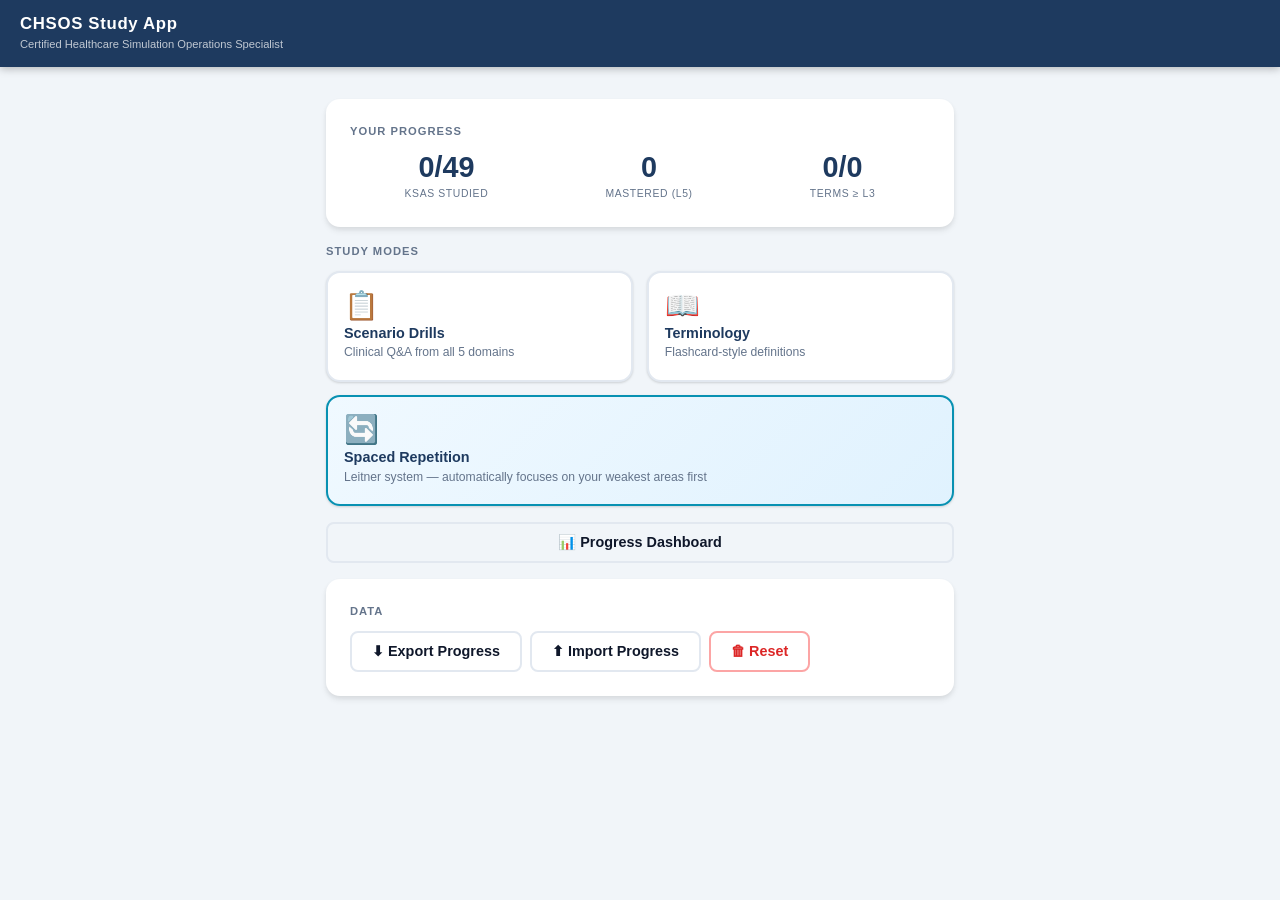
==== docs/index.html @ e01b06c2 "Initial commit — CHSOS study app (Python CLI + static web app)" ====
<!DOCTYPE html>
<html lang="en">
<head>
  <meta charset="UTF-8">
  <meta name="viewport" content="width=device-width, initial-scale=1.0">
  <meta name="theme-color" content="#1e3a5f">
  <meta name="description" content="CHSOS Exam Study App — Spaced repetition quiz for the Certified Healthcare Simulation Operations Specialist exam.">
  <title>CHSOS Study App</title>
  <link rel="stylesheet" href="style.css">
</head>
<body>
<div id="app">

  <!-- ======================================================
       LOADING SCREEN
  ====================================================== -->
  <div id="screen-loading">
    <header class="app-header">
      <div>
        <div class="app-header-title">CHSOS Study App</div>
        <div class="app-header-sub">Certified Healthcare Simulation Operations Specialist</div>
      </div>
    </header>
    <div class="container">
      <div class="loading-screen">
        <div class="spinner"></div>
        <p>Loading study materials…</p>
        <p id="loading-error" hidden class="error-msg"></p>
      </div>
    </div>
  </div>

  <!-- ======================================================
       MENU SCREEN
  ====================================================== -->
  <div id="screen-menu" hidden class="screen">
    <header class="app-header">
      <div>
        <div class="app-header-title">CHSOS Study App</div>
        <div class="app-header-sub">Certified Healthcare Simulation Operations Specialist</div>
      </div>
    </header>
    <div class="container">

      <!-- Progress summary -->
      <div class="card">
        <div class="section-title">Your Progress</div>
        <div class="stats-bar">
          <div class="stat-item">
            <div class="stat-value" id="stat-studied">—</div>
            <div class="stat-label">KSAs Studied</div>
          </div>
          <div class="stat-item">
            <div class="stat-value" id="stat-mastered">—</div>
            <div class="stat-label">Mastered (L5)</div>
          </div>
          <div class="stat-item">
            <div class="stat-value" id="stat-terms">—</div>
            <div class="stat-label">Terms ≥ L3</div>
          </div>
        </div>
      </div>

      <!-- Study mode buttons -->
      <div class="section-title">Study Modes</div>
      <div class="mode-grid">
        <button class="mode-btn" id="btn-mode-scenarios">
          <div class="mode-icon">📋</div>
          <div class="mode-title">Scenario Drills</div>
          <div class="mode-desc">Clinical Q&amp;A from all 5 domains</div>
        </button>
        <button class="mode-btn" id="btn-mode-terms">
          <div class="mode-icon">📖</div>
          <div class="mode-title">Terminology</div>
          <div class="mode-desc">Flashcard-style definitions</div>
        </button>
        <button class="mode-btn mode-btn--spaced" id="btn-mode-spaced">
          <div class="mode-icon">🔄</div>
          <div class="mode-title">Spaced Repetition</div>
          <div class="mode-desc">Leitner system — automatically focuses on your weakest areas first</div>
        </button>
      </div>

      <!-- Dashboard link -->
      <button class="btn btn-outline btn-full" id="btn-dashboard" style="margin-bottom: 1rem;">
        📊 Progress Dashboard
      </button>

      <!-- Data management -->
      <div class="card">
        <div class="section-title">Data</div>
        <div class="settings-row">
          <button class="btn btn-outline" id="btn-export">⬇ Export Progress</button>
          <button class="btn btn-outline" id="btn-import">⬆ Import Progress</button>
          <button class="btn btn-outline btn-danger-outline" id="btn-reset">🗑 Reset</button>
        </div>
        <input type="file" id="import-file" accept=".json" hidden>
      </div>

    </div>
  </div>

  <!-- ======================================================
       QUIZ SCREEN
  ====================================================== -->
  <div id="screen-quiz" hidden class="screen">
    <header class="app-header">
      <button class="back-btn" id="btn-quiz-back" title="Back to menu">←</button>
      <div style="flex: 1; min-width: 0;">
        <div class="app-header-title" id="quiz-mode-label">Quiz</div>
        <div class="app-header-sub" id="session-stats"></div>
      </div>
    </header>
    <div class="container">
      <div class="card">

        <!-- Top row: KSA badge + mastery level dots -->
        <div class="quiz-meta-row">
          <span class="ksa-badge" id="ksa-badge"></span>
          <div class="level-dots" id="mastery-dots" title="Mastery level (0–5)"></div>
        </div>

        <!-- Question text -->
        <div class="question-text" id="question-text"></div>

        <!-- Feedback banner (shown after answering) -->
        <div id="feedback-banner" class="feedback-banner" hidden></div>

        <!-- Reveal button -->
        <button class="btn btn-reveal" id="btn-reveal">Reveal Answer ↓</button>

        <!-- Answer section (hidden until reveal) -->
        <div id="answer-section" hidden>
          <hr class="answer-divider">
          <div class="answer-label">Official Rationale</div>
          <div class="answer-text" id="answer-text"></div>
          <div class="answer-ksa" id="answer-ksa" hidden></div>
        </div>

        <!-- Got It / Missed It buttons -->
        <div id="answer-btns" class="btn-group" hidden>
          <button class="btn btn-success" id="btn-correct">✓ Got It</button>
          <button class="btn btn-danger"  id="btn-incorrect">✗ Missed It</button>
        </div>

        <!-- Next / Menu buttons (after answering) -->
        <div id="next-btns" class="btn-group" hidden>
          <button class="btn btn-primary" style="flex: 2;" id="btn-next">Next Question →</button>
          <button class="btn btn-outline" style="flex: 1;" id="btn-quiz-menu">Menu</button>
        </div>

      </div>
    </div>
  </div>

  <!-- ======================================================
       DASHBOARD SCREEN
  ====================================================== -->
  <div id="screen-dashboard" hidden class="screen">
    <header class="app-header">
      <button class="back-btn" id="btn-dash-back" title="Back to menu">←</button>
      <div>
        <div class="app-header-title">Progress Dashboard</div>
        <div class="app-header-sub">CHSOS Exam Readiness</div>
      </div>
    </header>
    <div class="container">

      <!-- Overall readiness -->
      <div class="card">
        <div class="section-title">Overall Readiness</div>
        <div class="overall-pct-row">
          <span class="overall-pct" id="dash-pct">0%</span>
          <span class="overall-pct-label">avg mastery across all KSAs</span>
        </div>
        <div class="progress-bar-wrap">
          <div class="progress-bar-fill" id="dash-bar" style="width: 0%;"></div>
        </div>
        <div class="stats-bar" style="margin-top: 1rem;">
          <div class="stat-item">
            <div class="stat-value" id="dash-reviewed">0</div>
            <div class="stat-label">Reviewed</div>
          </div>
          <div class="stat-item">
            <div class="stat-value" id="dash-mastered">0</div>
            <div class="stat-label">Mastered</div>
          </div>
          <div class="stat-item">
            <div class="stat-value" id="dash-total">0</div>
            <div class="stat-label">Total KSAs</div>
          </div>
        </div>
      </div>

      <!-- Domain-by-domain breakdown -->
      <div class="section-title">By Domain</div>
      <div id="domain-breakdown"></div>

      <!-- Terminology summary -->
      <div class="card">
        <div class="section-title">Terminology</div>
        <div id="terms-stats" style="font-size: .875rem; color: var(--c-muted);"></div>
        <div class="progress-bar-wrap" style="margin-top: .5rem;">
          <div class="progress-bar-fill" id="terms-bar" style="width: 0%;"></div>
        </div>
      </div>

      <!-- Exam weight reminder -->
      <div class="exam-tip-card">
        <div class="section-title">⚠️ Exam Weighting Reminder</div>
        <strong>Domain II</strong> — Simulation Technology Operations
        = <span class="weight-high">35%</span><br>
        <strong>Domain III</strong> — Practices, Principles &amp; Procedures
        = <span class="weight-med">25%</span><br>
        <strong>Domains I, IV, V</strong> — 10–15% each
      </div>

    </div>
  </div>

  <!-- Toast notification -->
  <div id="toast" class="toast" hidden></div>

</div><!-- /#app -->
<script src="app.js"></script>
</body>
</html>
---- docs/style.css ----
/* ============================================================
   CHSOS Study App — style.css
   Mobile-first, no external dependencies
   ============================================================ */

/* ---- Custom Properties ---- */
:root {
  --c-primary:     #1e3a5f;
  --c-primary-h:   #2d5a8e;
  --c-accent:      #0891b2;
  --c-accent-h:    #0e7490;
  --c-success:     #059669;
  --c-success-h:   #047857;
  --c-danger:      #dc2626;
  --c-danger-h:    #b91c1c;
  --c-warning:     #d97706;
  --c-bg:          #f1f5f9;
  --c-card:        #ffffff;
  --c-text:        #0f172a;
  --c-muted:       #64748b;
  --c-border:      #e2e8f0;
  --shadow-sm:     0 1px 3px rgba(0,0,0,.1), 0 1px 2px rgba(0,0,0,.06);
  --shadow:        0 4px 6px rgba(0,0,0,.07), 0 2px 4px rgba(0,0,0,.05);
  --shadow-lg:     0 10px 15px rgba(0,0,0,.1), 0 4px 6px rgba(0,0,0,.05);
  --radius:        14px;
  --radius-sm:     8px;
  --font:          -apple-system, BlinkMacSystemFont, 'Segoe UI', Roboto,
                   'Helvetica Neue', Arial, sans-serif;
}

/* ---- Reset ---- */
*, *::before, *::after {
  box-sizing: border-box;
  margin: 0;
  padding: 0;
}
html {
  -webkit-text-size-adjust: 100%;
}
body {
  font-family: var(--font);
  background: var(--c-bg);
  color: var(--c-text);
  min-height: 100dvh;
  line-height: 1.6;
}
button {
  font-family: inherit;
}
[hidden] {
  display: none !important;
}

/* ---- Screen Transitions ---- */
.screen {
  animation: fadeSlide .2s ease both;
}
@keyframes fadeSlide {
  from { opacity: 0; transform: translateY(10px); }
  to   { opacity: 1; transform: translateY(0); }
}

/* ============================================================
   LAYOUT
   ============================================================ */

.app-header {
  position: sticky;
  top: 0;
  z-index: 100;
  background: var(--c-primary);
  color: #fff;
  padding: .85rem 1.25rem;
  display: flex;
  align-items: center;
  gap: .75rem;
  box-shadow: 0 2px 8px rgba(0,0,0,.25);
}
.app-header-title {
  font-size: 1.05rem;
  font-weight: 700;
  letter-spacing: .04em;
  line-height: 1.2;
}
.app-header-sub {
  font-size: .7rem;
  opacity: .72;
  margin-top: 2px;
  white-space: nowrap;
  overflow: hidden;
  text-overflow: ellipsis;
}

.back-btn {
  flex-shrink: 0;
  width: 36px;
  height: 36px;
  background: rgba(255,255,255,.15);
  border: none;
  border-radius: 50%;
  color: #fff;
  font-size: 1.1rem;
  cursor: pointer;
  display: flex;
  align-items: center;
  justify-content: center;
  transition: background .15s;
}
.back-btn:hover {
  background: rgba(255,255,255,.28);
}

.container {
  max-width: 660px;
  margin: 0 auto;
  padding: 1.25rem 1rem 3rem;
}

/* ============================================================
   CARDS
   ============================================================ */

.card {
  background: var(--c-card);
  border-radius: var(--radius);
  box-shadow: var(--shadow);
  padding: 1.25rem;
  margin-bottom: 1rem;
}

.section-title {
  font-size: .7rem;
  font-weight: 700;
  color: var(--c-muted);
  text-transform: uppercase;
  letter-spacing: .09em;
  margin-bottom: .65rem;
}

/* ============================================================
   STATS BAR  (used on menu + dashboard)
   ============================================================ */

.stats-bar {
  display: flex;
  justify-content: space-around;
  text-align: center;
  gap: .5rem;
}
.stat-item {}
.stat-value {
  font-size: 1.6rem;
  font-weight: 800;
  color: var(--c-primary);
  line-height: 1.1;
}
.stat-label {
  font-size: .65rem;
  color: var(--c-muted);
  text-transform: uppercase;
  letter-spacing: .06em;
  margin-top: 3px;
}

/* ============================================================
   MENU — MODE BUTTONS
   ============================================================ */

.mode-grid {
  display: grid;
  grid-template-columns: 1fr 1fr;
  gap: .85rem;
  margin-bottom: 1rem;
}

.mode-btn {
  background: var(--c-card);
  border: 2px solid var(--c-border);
  border-radius: var(--radius);
  padding: 1.15rem 1rem;
  text-align: left;
  cursor: pointer;
  transition: border-color .15s, box-shadow .15s, transform .15s;
  box-shadow: var(--shadow-sm);
}
.mode-btn:hover {
  border-color: var(--c-accent);
  box-shadow: var(--shadow-lg);
  transform: translateY(-2px);
}
.mode-btn:active {
  transform: translateY(0);
}
.mode-btn--spaced {
  grid-column: 1 / -1;
  border-color: var(--c-accent);
  background: linear-gradient(135deg, #f0f9ff 0%, #e0f2fe 100%);
}
.mode-icon {
  font-size: 1.75rem;
  margin-bottom: .35rem;
  line-height: 1;
}
.mode-title {
  font-size: .9rem;
  font-weight: 700;
  color: var(--c-primary);
}
.mode-desc {
  font-size: .76rem;
  color: var(--c-muted);
  margin-top: .2rem;
  line-height: 1.4;
}

/* ============================================================
   BUTTONS
   ============================================================ */

.btn {
  display: inline-flex;
  align-items: center;
  justify-content: center;
  gap: .35rem;
  padding: .7rem 1.25rem;
  border: 2px solid transparent;
  border-radius: var(--radius-sm);
  font-size: .9rem;
  font-weight: 600;
  cursor: pointer;
  transition: background .15s, border-color .15s, transform .1s;
  line-height: 1;
  white-space: nowrap;
  text-decoration: none;
}
.btn:active {
  transform: scale(.97);
}

.btn-primary {
  background: var(--c-primary);
  color: #fff;
  border-color: var(--c-primary);
}
.btn-primary:hover {
  background: var(--c-primary-h);
  border-color: var(--c-primary-h);
}

.btn-success {
  background: var(--c-success);
  color: #fff;
  border-color: var(--c-success);
  flex: 1;
  padding: .9rem 1rem;
  font-size: .95rem;
}
.btn-success:hover {
  background: var(--c-success-h);
  border-color: var(--c-success-h);
}

.btn-danger {
  background: var(--c-danger);
  color: #fff;
  border-color: var(--c-danger);
  flex: 1;
  padding: .9rem 1rem;
  font-size: .95rem;
}
.btn-danger:hover {
  background: var(--c-danger-h);
  border-color: var(--c-danger-h);
}

.btn-outline {
  background: transparent;
  border-color: var(--c-border);
  color: var(--c-text);
}
.btn-outline:hover {
  border-color: var(--c-accent);
  color: var(--c-accent);
}

.btn-danger-outline {
  color: var(--c-danger);
  border-color: #fca5a5;
}
.btn-danger-outline:hover {
  background: #fef2f2;
  border-color: var(--c-danger);
}

.btn-reveal {
  display: block;
  width: 100%;
  background: var(--c-accent);
  color: #fff;
  border: none;
  border-radius: var(--radius-sm);
  padding: .95rem 1rem;
  font-size: 1rem;
  font-weight: 600;
  cursor: pointer;
  transition: background .15s, transform .1s;
  font-family: inherit;
}
.btn-reveal:hover {
  background: var(--c-accent-h);
}
.btn-reveal:active {
  transform: scale(.98);
}

.btn-full {
  width: 100%;
}

.btn-group {
  display: flex;
  gap: .65rem;
  margin-top: 1rem;
}

/* ============================================================
   DATA / SETTINGS ROW
   ============================================================ */

.settings-row {
  display: flex;
  flex-wrap: wrap;
  gap: .5rem;
}

/* ============================================================
   QUIZ CARD
   ============================================================ */

.quiz-meta-row {
  display: flex;
  justify-content: space-between;
  align-items: center;
  margin-bottom: .75rem;
  min-height: 24px;
}

.ksa-badge {
  display: inline-block;
  background: #e0f2fe;
  color: var(--c-accent-h);
  font-size: .72rem;
  font-weight: 700;
  letter-spacing: .07em;
  padding: .2rem .6rem;
  border-radius: 5px;
  font-family: 'Courier New', Courier, monospace;
}

.level-dots {
  display: flex;
  gap: 5px;
  align-items: center;
}
.level-dot {
  width: 10px;
  height: 10px;
  border-radius: 50%;
  background: var(--c-border);
  transition: background .25s;
}
.level-dot.filled   { background: var(--c-accent); }
.level-dot.mastered { background: var(--c-success); }

.question-text {
  font-size: 1.05rem;
  line-height: 1.75;
  color: var(--c-text);
  margin-bottom: 1.25rem;
}
.question-text strong {
  color: var(--c-primary);
}
.question-text em {
  color: var(--c-muted);
}

.answer-divider {
  border: none;
  border-top: 2px dashed var(--c-border);
  margin: .5rem 0 1rem;
}
.answer-label {
  font-size: .68rem;
  font-weight: 700;
  color: var(--c-accent-h);
  text-transform: uppercase;
  letter-spacing: .1em;
  margin-bottom: .5rem;
}
.answer-text {
  font-size: .975rem;
  line-height: 1.75;
  color: var(--c-text);
}
.answer-text strong {
  color: var(--c-primary);
}
.answer-ksa {
  font-size: .74rem;
  color: var(--c-muted);
  margin-top: .6rem;
  font-style: italic;
}

/* Feedback banner */
.feedback-banner {
  display: flex;
  align-items: center;
  gap: .5rem;
  padding: .6rem .9rem;
  border-radius: var(--radius-sm);
  font-size: .875rem;
  font-weight: 600;
  margin-bottom: .75rem;
  animation: fadeSlide .18s ease both;
}
.feedback-correct {
  background: #d1fae5;
  color: #065f46;
}
.feedback-incorrect {
  background: #fee2e2;
  color: #991b1b;
}

/* ============================================================
   DASHBOARD
   ============================================================ */

/* Overall readiness */
.overall-pct-row {
  display: flex;
  align-items: baseline;
  gap: .5rem;
  margin-bottom: .5rem;
}
.overall-pct {
  font-size: 2.4rem;
  font-weight: 800;
  color: var(--c-primary);
  line-height: 1;
}
.overall-pct-label {
  font-size: .78rem;
  color: var(--c-muted);
}

/* Progress bar */
.progress-bar-wrap {
  background: var(--c-border);
  border-radius: 99px;
  height: 9px;
  overflow: hidden;
  margin: .35rem 0;
}
.progress-bar-fill {
  height: 100%;
  border-radius: 99px;
  background: linear-gradient(90deg, var(--c-accent), #22d3ee);
  transition: width .65s cubic-bezier(.4, 0, .2, 1);
  min-width: 2px;
}

/* Domain cards */
.domain-card {
  background: var(--c-card);
  border-left: 4px solid var(--c-accent);
  border-radius: 0 var(--radius-sm) var(--radius-sm) 0;
  box-shadow: var(--shadow-sm);
  padding: .9rem 1.1rem;
  margin-bottom: .75rem;
}
.domain-row {
  display: flex;
  justify-content: space-between;
  align-items: baseline;
  gap: .5rem;
}
.domain-name {
  font-size: .875rem;
  font-weight: 700;
  color: var(--c-primary);
  line-height: 1.3;
}
.domain-wt {
  font-size: .78rem;
  font-weight: 700;
  color: var(--c-muted);
  white-space: nowrap;
  flex-shrink: 0;
}
.domain-wt--high {
  color: var(--c-danger);
}
.domain-wt--med {
  color: var(--c-warning);
}
.domain-stats {
  font-size: .74rem;
  color: var(--c-muted);
  margin-top: .3rem;
}

/* Exam weighting tip */
.exam-tip-card {
  background: #fffbeb;
  border-left: 4px solid var(--c-warning);
  border-radius: 0 var(--radius-sm) var(--radius-sm) 0;
  padding: .9rem 1.1rem;
  margin-bottom: 1rem;
  font-size: .875rem;
  line-height: 1.85;
}
.weight-high {
  color: var(--c-danger);
  font-weight: 700;
}
.weight-med {
  color: var(--c-warning);
  font-weight: 700;
}

/* ============================================================
   LOADING SCREEN
   ============================================================ */

.loading-screen {
  display: flex;
  flex-direction: column;
  align-items: center;
  justify-content: center;
  min-height: 55vh;
  gap: 1rem;
  color: var(--c-muted);
  text-align: center;
}
.spinner {
  width: 44px;
  height: 44px;
  border: 4px solid var(--c-border);
  border-top-color: var(--c-accent);
  border-radius: 50%;
  animation: spin .75s linear infinite;
}
@keyframes spin {
  to { transform: rotate(360deg); }
}
.error-msg {
  color: var(--c-danger);
  font-size: .875rem;
  max-width: 340px;
  line-height: 1.6;
}

/* ============================================================
   TOAST
   ============================================================ */

.toast {
  position: fixed;
  bottom: 1.5rem;
  left: 50%;
  transform: translateX(-50%);
  background: var(--c-text);
  color: #fff;
  padding: .55rem 1.2rem;
  border-radius: 99px;
  font-size: .85rem;
  font-weight: 500;
  z-index: 9999;
  box-shadow: var(--shadow-lg);
  white-space: nowrap;
  animation: toastIn .2s ease both;
  pointer-events: none;
}
.toast-error {
  background: var(--c-danger);
}
@keyframes toastIn {
  from { opacity: 0; transform: translateX(-50%) translateY(8px); }
  to   { opacity: 1; transform: translateX(-50%) translateY(0); }
}

/* ============================================================
   RESPONSIVE ADJUSTMENTS
   ============================================================ */

/* Very small phones — collapse mode grid to single column */
@media (max-width: 360px) {
  .mode-grid {
    grid-template-columns: 1fr;
  }
  .mode-btn--spaced {
    grid-column: 1;
  }
}

/* Slightly larger — more breathing room */
@media (min-width: 480px) {
  .container {
    padding: 1.5rem 1.5rem 3rem;
  }
  .card {
    padding: 1.5rem;
  }
  .stat-value {
    font-size: 1.8rem;
  }
  .question-text {
    font-size: 1.1rem;
  }
}

/* Tablet / desktop — centred card feel */
@media (min-width: 680px) {
  .container {
    padding: 2rem 1rem 4rem;
  }
}
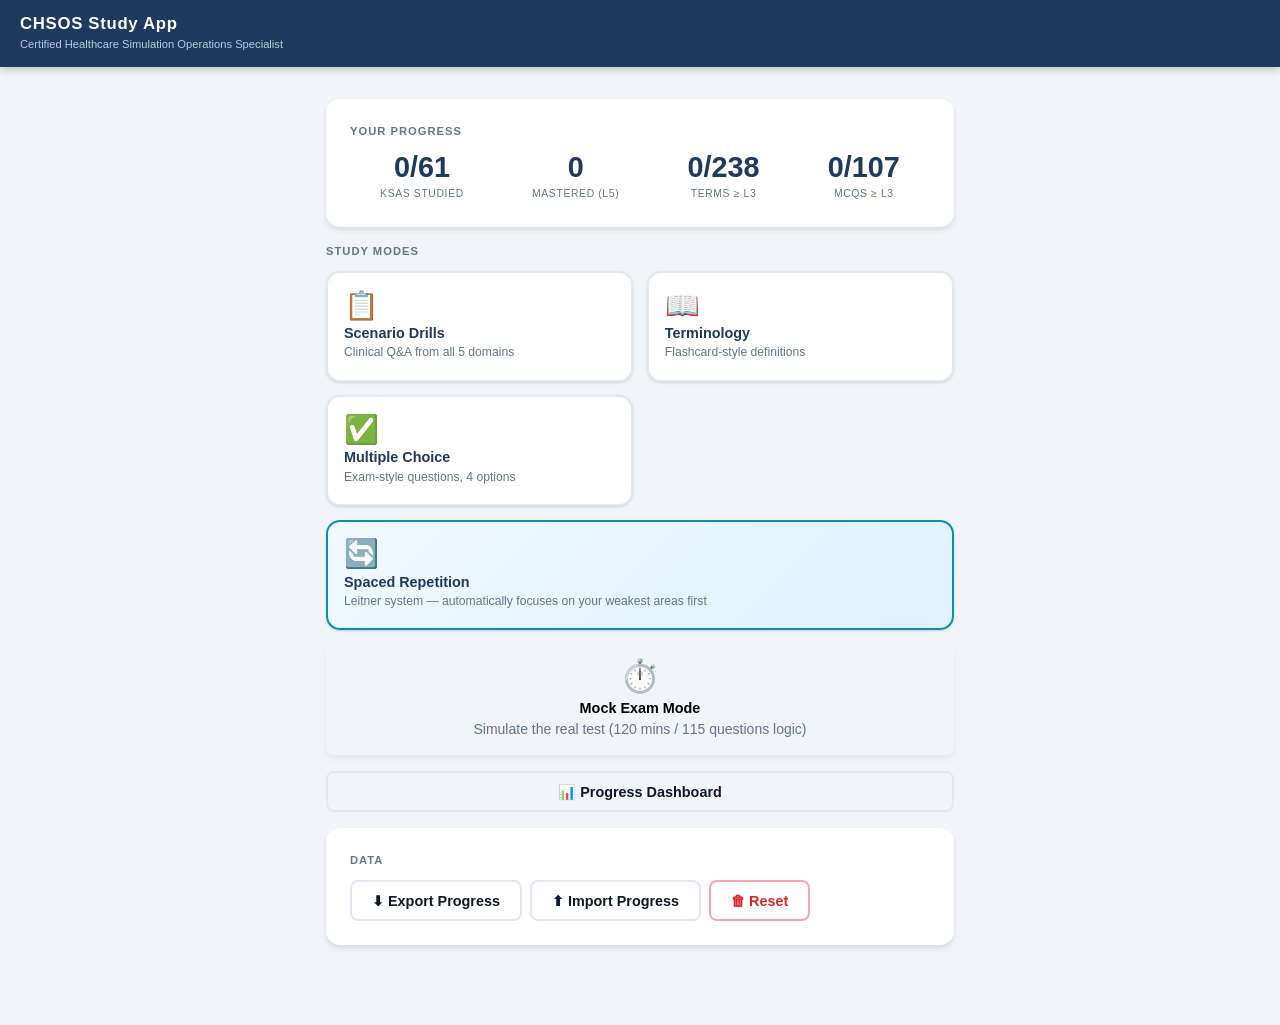
==== commit 143d727b: "Refactor code structure and remove redundant sections for improved readability and maintainability" ====
--- a/docs/index.html
+++ b/docs/index.html
@@ -58,6 +58,10 @@
             <div class="stat-value" id="stat-terms">—</div>
             <div class="stat-label">Terms ≥ L3</div>
           </div>
+          <div class="stat-item">
+            <div class="stat-value" id="stat-mcqs">—</div>
+            <div class="stat-label">MCQs ≥ L3</div>
+          </div>
         </div>
       </div>
 
@@ -74,10 +78,20 @@
           <div class="mode-title">Terminology</div>
           <div class="mode-desc">Flashcard-style definitions</div>
         </button>
+        <button class="mode-btn" id="btn-mode-mcq">
+          <div class="mode-icon">✅</div>
+          <div class="mode-title">Multiple Choice</div>
+          <div class="mode-desc">Exam-style questions, 4 options</div>
+        </button>
         <button class="mode-btn mode-btn--spaced" id="btn-mode-spaced">
           <div class="mode-icon">🔄</div>
           <div class="mode-title">Spaced Repetition</div>
           <div class="mode-desc">Leitner system — automatically focuses on your weakest areas first</div>
+        </button>
+        <button class="mode-btn mode-btn--exam" id="btn-mode-exam" style="grid-column: 1 / -1; background: var(--bg-card); border: 2px solid var(--primary); padding: 1rem; border-radius: .5rem; display: flex; flex-direction: column; align-items: center; justify-content: center; text-align: center; cursor: pointer; transition: all .2s; box-shadow: 0 4px 6px rgba(0,0,0,.05);">
+          <div class="mode-icon" style="font-size: 2rem; margin-bottom: .5rem;">⏱️</div>
+          <div class="mode-title" style="font-weight: 600; color: var(--primary);">Mock Exam Mode</div>
+          <div class="mode-desc" style="font-size: .875rem; color: var(--c-muted); margin-top: .25rem;">Simulate the real test (120 mins / 115 questions logic)</div>
         </button>
       </div>
 
@@ -107,7 +121,7 @@
     <header class="app-header">
       <button class="back-btn" id="btn-quiz-back" title="Back to menu">←</button>
       <div style="flex: 1; min-width: 0;">
-        <div class="app-header-title" id="quiz-mode-label">Quiz</div>
+        <div class="app-header-title" id="quiz-mode-label">Quiz <span id="exam-timer" style="font-size: .8em; font-weight: normal; margin-left: 10px; color: var(--danger);" hidden></span></div>
         <div class="app-header-sub" id="session-stats"></div>
       </div>
     </header>
@@ -128,6 +142,14 @@
 
         <!-- Reveal button -->
         <button class="btn btn-reveal" id="btn-reveal">Reveal Answer ↓</button>
+
+        <!-- MCQ answer options (Multiple Choice mode only — picking an option grades immediately) -->
+        <div id="mcq-options" class="mcq-options" hidden>
+          <button class="btn btn-outline mcq-option" data-letter="A"></button>
+          <button class="btn btn-outline mcq-option" data-letter="B"></button>
+          <button class="btn btn-outline mcq-option" data-letter="C"></button>
+          <button class="btn btn-outline mcq-option" data-letter="D"></button>
+        </div>
 
         <!-- Answer section (hidden until reveal) -->
         <div id="answer-section" hidden>
@@ -202,6 +224,15 @@
         <div id="terms-stats" style="font-size: .875rem; color: var(--c-muted);"></div>
         <div class="progress-bar-wrap" style="margin-top: .5rem;">
           <div class="progress-bar-fill" id="terms-bar" style="width: 0%;"></div>
+        </div>
+      </div>
+
+      <!-- Multiple Choice summary -->
+      <div class="card">
+        <div class="section-title">Multiple Choice</div>
+        <div id="mcqs-stats" style="font-size: .875rem; color: var(--c-muted);"></div>
+        <div class="progress-bar-wrap" style="margin-top: .5rem;">
+          <div class="progress-bar-fill" id="mcqs-bar" style="width: 0%;"></div>
         </div>
       </div>
 
--- a/docs/style.css
+++ b/docs/style.css
@@ -143,6 +143,7 @@
 
 .stats-bar {
   display: flex;
+  flex-wrap: wrap;
   justify-content: space-around;
   text-align: center;
   gap: .5rem;
@@ -411,6 +412,36 @@
   color: var(--c-muted);
   margin-top: .6rem;
   font-style: italic;
+}
+
+/* MCQ answer options — picking one grades immediately (no reveal step) */
+.mcq-options {
+  display: flex;
+  flex-direction: column;
+  gap: .6rem;
+}
+.mcq-option {
+  width: 100%;
+  justify-content: flex-start;
+  text-align: left;
+  padding: .8rem 1rem;
+  font-weight: 500;
+  white-space: normal;
+  line-height: 1.4;
+}
+.mcq-option:disabled {
+  cursor: default;
+  transform: none;
+}
+.mcq-option.mcq-correct {
+  background: #d1fae5;
+  border-color: var(--c-success);
+  color: #065f46;
+}
+.mcq-option.mcq-incorrect {
+  background: #fee2e2;
+  border-color: var(--c-danger);
+  color: #991b1b;
 }
 
 /* Feedback banner */
